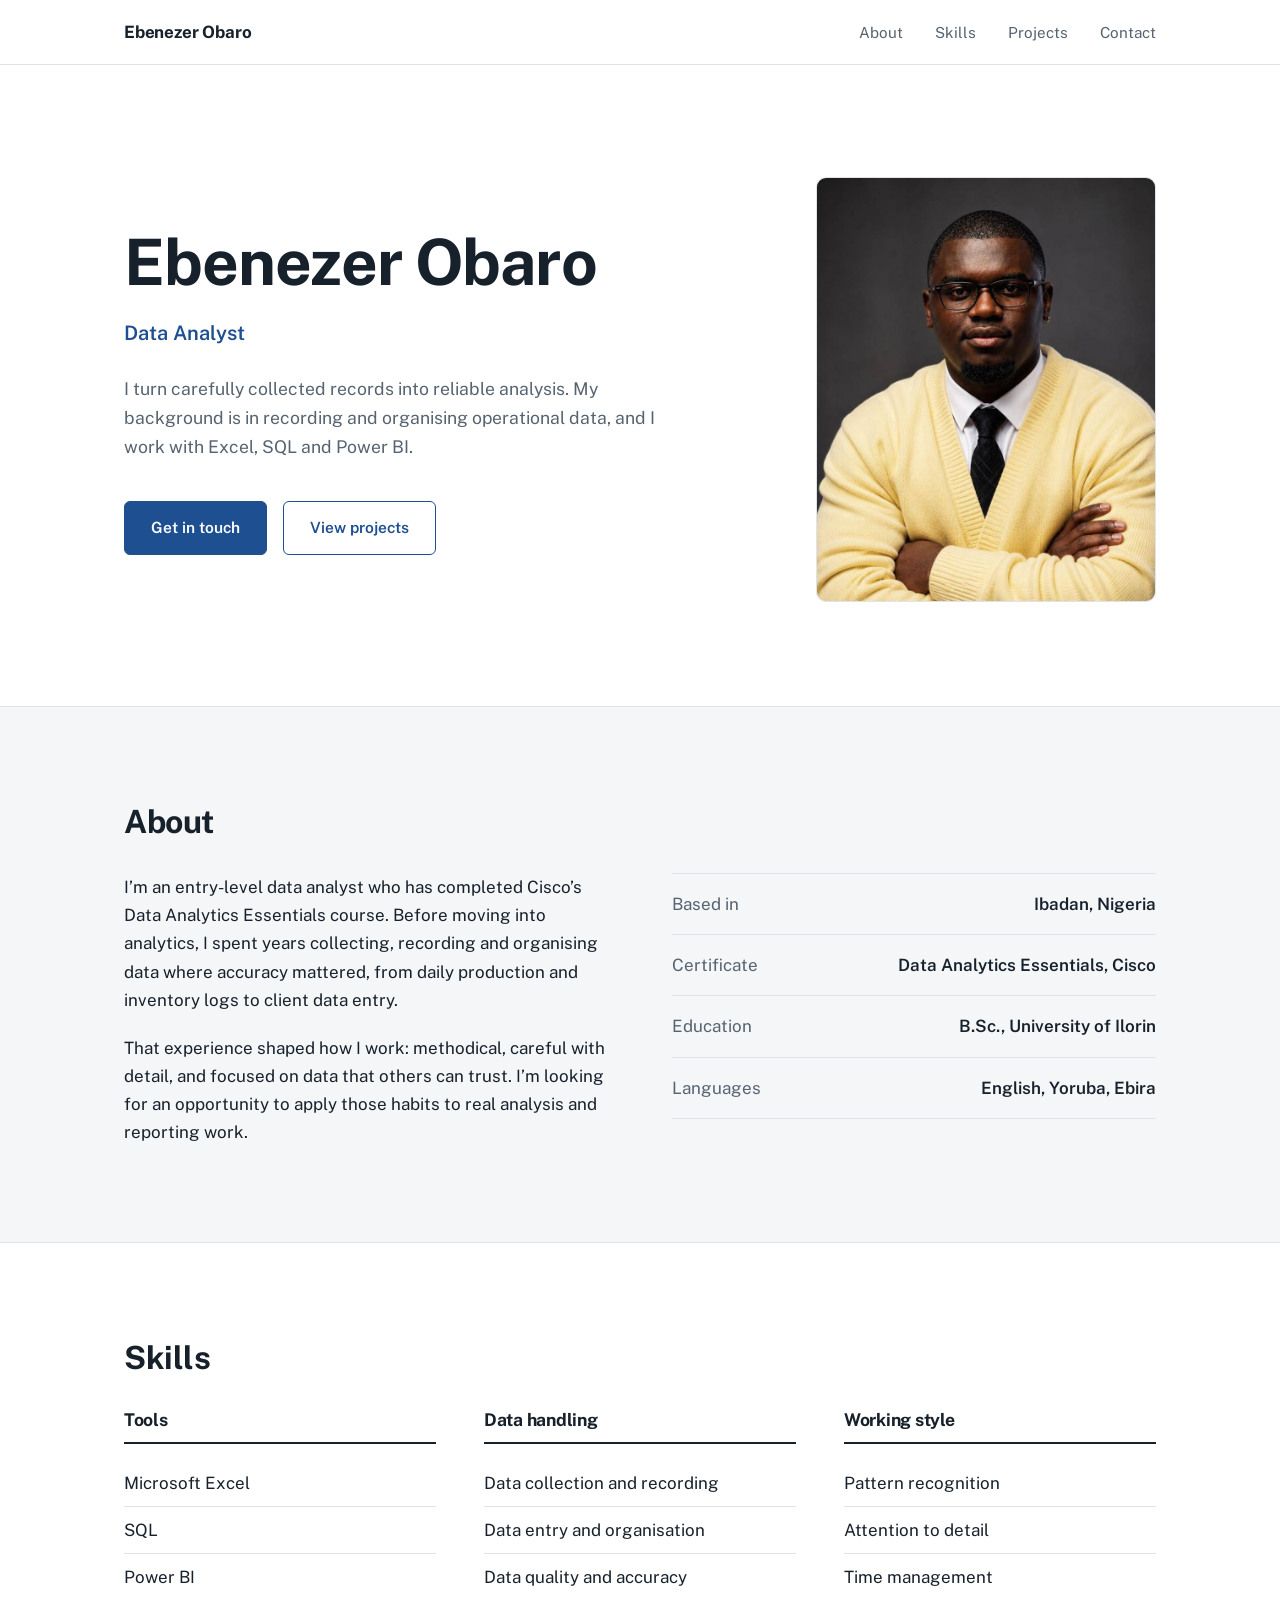
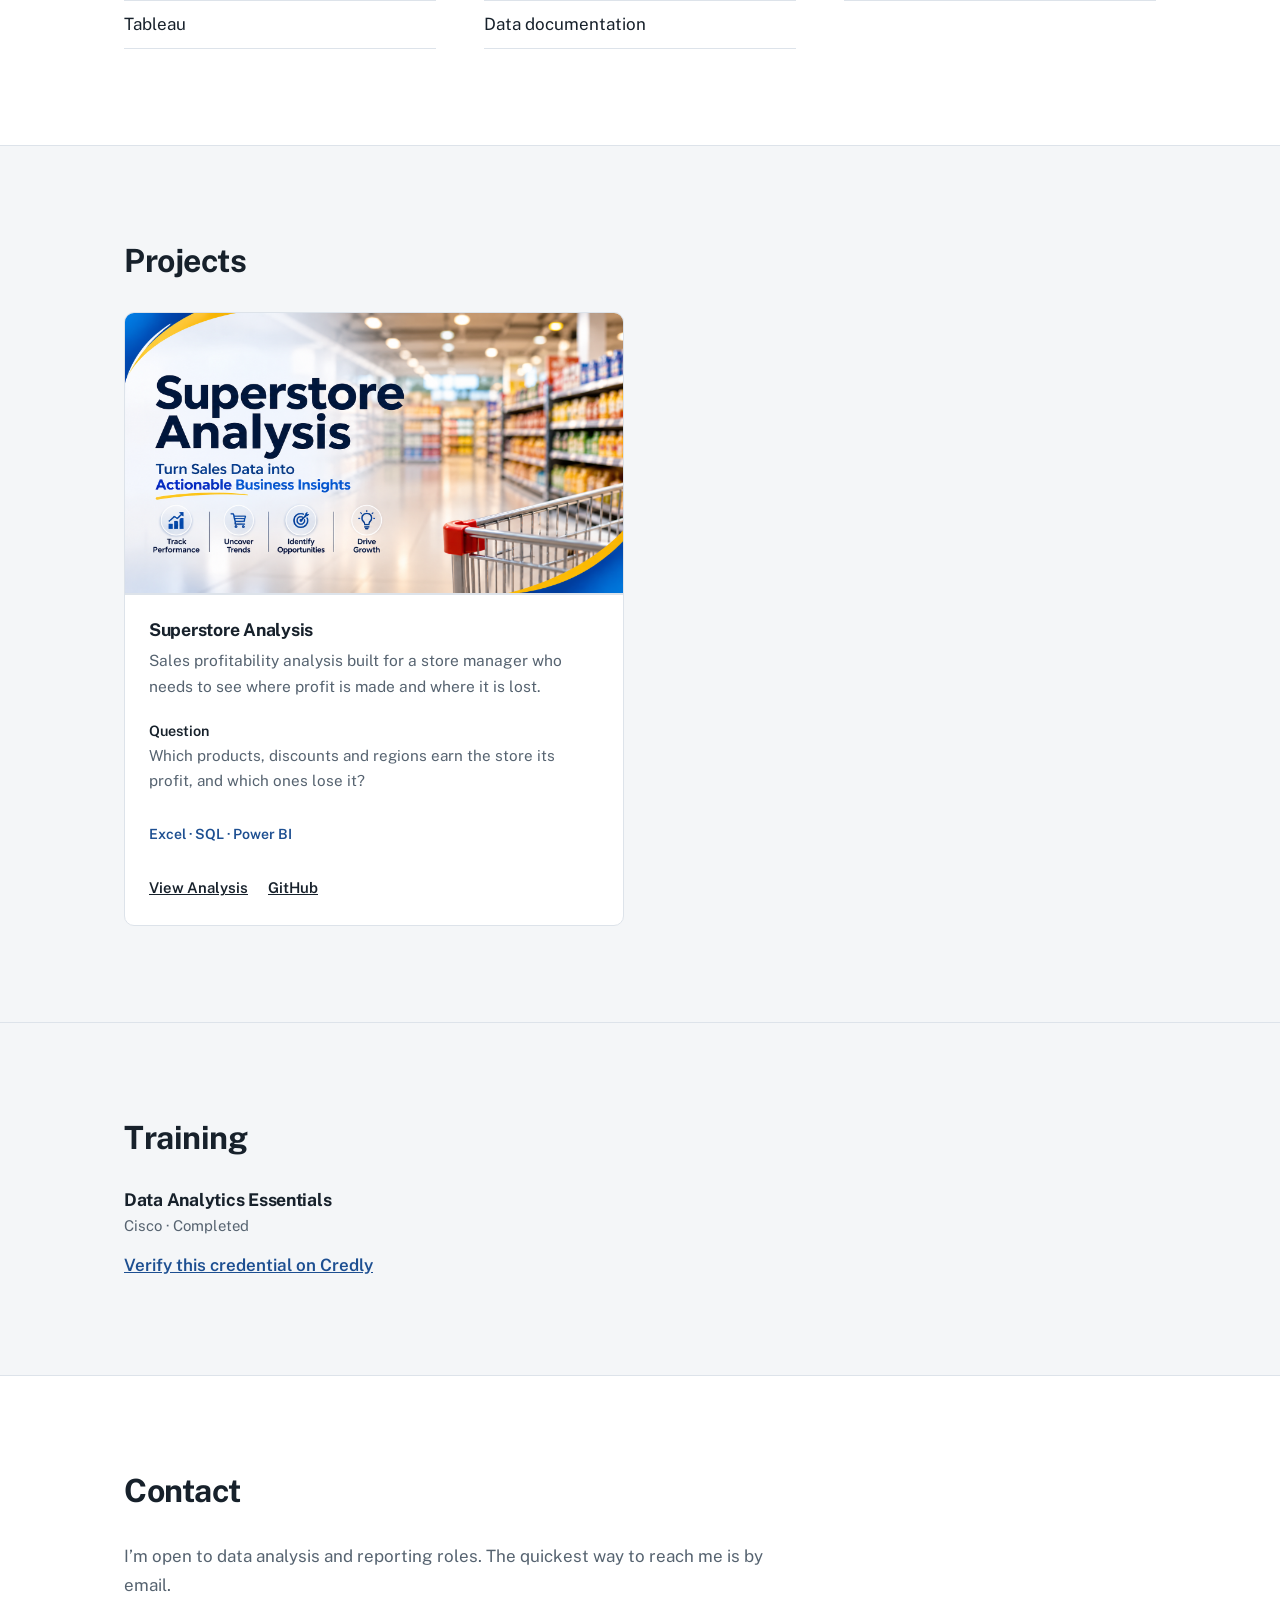
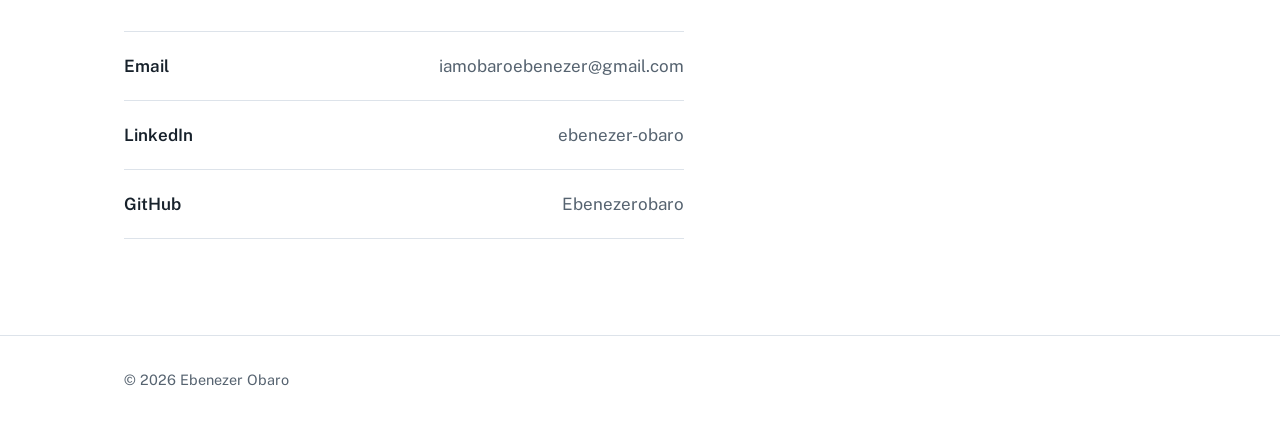
==== index.html @ 672dea16 "Add files via upload" ====
<!DOCTYPE html>
<html lang="en">
<head>
<meta charset="utf-8">
<meta name="viewport" content="width=device-width, initial-scale=1, viewport-fit=cover">
<title>Ebenezer Obaro | Data Analyst</title>
<meta name="description" content="Ebenezer Obaro is a data analyst based in Ibadan, Nigeria, with a background in data recording, record keeping and Excel.">
<link rel="preconnect" href="https://fonts.googleapis.com">
<link rel="preconnect" href="https://fonts.gstatic.com" crossorigin>
<link href="https://fonts.googleapis.com/css2?family=Public+Sans:wght@400;600;700&display=swap" rel="stylesheet">
<link rel="stylesheet" href="assets/css/style.css">
</head>
<body>

<header class="site">
 <div class="wrap">
  <a class="brand" href="#top">Ebenezer Obaro</a>
  <nav aria-label="Main"><ul>
   <li><a href="#about">About</a></li>
   <li><a href="#skills">Skills</a></li>
   <li><a href="#projects">Projects</a></li>
     <li><a href="#contact">Contact</a></li>
  </ul></nav>
 </div>
</header>

<main id="top">

<section class="hero">
 <div class="wrap">
  <div>
   <h1>Ebenezer Obaro</h1>
   <p class="role">Data Analyst</p>
   <p class="lead">I turn carefully collected records into reliable analysis. My background is in recording and organising operational data, and I work with Excel, SQL and Power BI.</p>
   <div class="actions">
    <a class="btn primary" href="#contact">Get in touch</a>
    <a class="btn ghost" href="#projects">View projects</a>
   </div>
  </div>
  <div class="portrait"><span aria-hidden="true">EO</span><img src="images/profile.jpg" alt="Portrait of Ebenezer Obaro" onerror="this.remove()"></div>
 </div>
</section>

<section id="about" class="alt">
 <div class="wrap">
  <h2>About</h2>
  <div class="about">
   <div>
    <p>I’m an entry-level data analyst who has completed Cisco’s Data Analytics Essentials course. Before moving into analytics, I spent years collecting, recording and organising data where accuracy mattered, from daily production and inventory logs to client data entry.</p>
    <p>That experience shaped how I work: methodical, careful with detail, and focused on data that others can trust. I’m looking for an opportunity to apply those habits to real analysis and reporting work.</p>
   </div>
   <ul class="facts">
    <li><span>Based in</span><span>Ibadan, Nigeria</span></li>
    <li><span>Certificate</span><span>Data Analytics Essentials, Cisco</span></li>
    <li><span>Education</span><span>B.Sc., University of Ilorin</span></li>
    <li><span>Languages</span><span>English, Yoruba, Ebira</span></li>
   </ul>
  </div>
 </div>
</section>

<section id="skills">
 <div class="wrap">
  <h2>Skills</h2>
  <div class="skills">
   <div>
    <h3>Tools</h3>
    <ul><li>Microsoft Excel</li><li>SQL</li><li>Power BI</li><li>Tableau</li></ul>
   </div>
   <div>
    <h3>Data handling</h3>
    <ul><li>Data collection and recording</li><li>Data entry and organisation</li><li>Data quality and accuracy</li><li>Data documentation</li></ul>
   </div>
   <div>
    <h3>Working style</h3>
    <ul><li>Pattern recognition</li><li>Attention to detail</li><li>Time management</li></ul>
   </div>
  </div>
 </div>
</section>

<section id="projects" class="alt">
 <div class="wrap">
  <h2>Projects</h2>

  <!-- HOW TO USE
       1. This card is a SAMPLE. Edit the text, or delete the whole <article> when you add your real project.
       2. Pictures: save your screenshots in the images folder with the names below (or change the names in the
          three src="..." lines). They appear automatically. Use the same file type as the name, e.g. .png or .jpg.
       3. More projects: copy the whole <article> ... </article> block and paste it below the last one,
          then change the text and the image names (project-2-main.png, etc.). -->
  <div class="projects">

   <article class="project">
    <div class="shot"><span>Main screenshot</span><img src="images/Superstore.png" alt="Dashboard overview for Project title" onerror="this.remove()"></div>
    <div class="thumbs">
         </div>
    <div class="body">
          <h3>Superstore Analysis</h3>
     <p>Sales profitability analysis built for a store manager who needs to see where profit is made and where it is lost.</p>
     <dl>
      <div><dt>Question</dt><dd>Which products, discounts and regions earn the store its profit, and which ones lose it?</dd></div>
           <p class="tools">Excel · SQL · Power BI</p>
     <div class="links"><a href="superstore.html">View Analysis</a><a href="superstore.html" target="_blank" rel="noopener">GitHub</a></div>
    </div>
   </article>

  </div>
 </div>
</section>


<section id="education" class="alt">
 <div class="wrap two">
    <div>
   <h2>Training</h2>
   <h3>Data Analytics Essentials</h3>
   <p class="meta">Cisco · Completed</p>
   <p><a class="verify" href="https://www.credly.com/badges/3f316ab4-b690-4d6b-a45d-363e976cb160/public_url" target="_blank" rel="noopener">Verify this credential on Credly</a></p>
  </div>
 </div>
</section>

<section id="contact" class="contact">
 <div class="wrap">
  <h2>Contact</h2>
  <p>I’m open to data analysis and reporting roles. The quickest way to reach me is by email.</p>
  <ul class="links-list">
   <li><a href="mailto:iamobaroebenezer@gmail.com"><span>Email</span><span>iamobaroebenezer@gmail.com</span></a></li>
   <li><a href="https://www.linkedin.com/in/ebenezer-obaro-5373bb232" target="_blank" rel="noopener"><span>LinkedIn</span><span>ebenezer-obaro</span></a></li>
   <li><a href="https://github.com/Ebenezerobaro" target="_blank" rel="noopener"><span>GitHub</span><span>Ebenezerobaro</span></a></li>
  </ul>
 </div>
</section>

</main>

<footer class="site">
 <div class="wrap">© 2026 Ebenezer Obaro</div>
</footer>

</body>
</html>
---- assets/css/style.css ----
:root{--hdr:rgba(255,255,255,.92);--dash:#b9c3ce;--on:#fff;--bg:#fff;--surface:#f4f6f8;--ink:#17212b;--muted:#566370;--line:#dde3ea;--accent:#1d4f91;--accent-dark:#153a6b;--max:1080px;box-sizing:border-box;padding-top:env(safe-area-inset-top,0px);padding-bottom:env(safe-area-inset-bottom,0px)}
*{box-sizing:border-box;margin:0;padding:0}
html{scroll-behavior:smooth;scroll-padding-top:calc(80px + env(safe-area-inset-top,0px))}
body{font-family:"Public Sans",system-ui,-apple-system,"Segoe UI",Roboto,sans-serif;color:var(--ink);background:var(--bg);line-height:1.65;font-size:17px;-webkit-font-smoothing:antialiased}
body::before{content:"";position:fixed;inset:0 0 auto;height:env(safe-area-inset-top,0px);z-index:11;background:var(--hdr);backdrop-filter:blur(8px)}
a{color:inherit}
a:focus-visible,button:focus-visible{outline:3px solid var(--accent);outline-offset:3px;border-radius:4px}
.wrap{max-width:var(--max);margin:0 auto;padding:0 24px}
h1,h2,h3{line-height:1.2;letter-spacing:-.015em;font-weight:700}
h2{font-size:clamp(1.6rem,3vw,2rem);margin-bottom:32px}
h3{font-size:1.1rem}
p{max-width:64ch}
section{padding:96px 0}
section+section{border-top:1px solid var(--line)}
.alt{background:var(--surface)}
header.site{position:sticky;top:env(safe-area-inset-top,0px);z-index:10;background:var(--hdr);backdrop-filter:blur(8px);border-bottom:1px solid var(--line)}
header.site .wrap{display:flex;align-items:center;justify-content:space-between;height:64px}
.brand{font-weight:700;text-decoration:none;letter-spacing:-.01em}
nav ul{display:flex;gap:32px;list-style:none}
nav a{text-decoration:none;color:var(--muted);font-size:.95rem}
nav a:hover{color:var(--ink)}
.hero{padding:112px 0 104px}
.hero .wrap{display:grid;grid-template-columns:1.4fr 1fr;gap:64px;align-items:center}
.hero h1{font-size:clamp(2.5rem,6vw,4rem);margin-bottom:16px}
.role{font-size:1.25rem;color:var(--accent);font-weight:600;margin-bottom:24px}
.hero p.lead{color:var(--muted);font-size:1.1rem;margin-bottom:40px}
.actions{display:flex;gap:16px;flex-wrap:wrap}
.btn{display:inline-block;padding:13px 26px;border-radius:6px;font-weight:600;font-size:.97rem;text-decoration:none;border:1.5px solid var(--accent);transition:background .15s,color .15s}
.btn.primary{background:var(--accent);color:var(--on)}
.btn.primary:hover{background:var(--accent-dark);border-color:var(--accent-dark)}
.btn.ghost{color:var(--accent)}
.btn.ghost:hover{background:var(--surface)}
.portrait{position:relative;justify-self:end;width:min(100%,340px);aspect-ratio:4/5;border-radius:10px;background:var(--surface);border:1px solid var(--line);display:grid;place-items:center;overflow:hidden}
.portrait span{font-size:4.5rem;font-weight:700;color:var(--accent);opacity:.35;letter-spacing:.02em}
.portrait img{position:absolute;inset:0;width:100%;height:100%;object-fit:cover}
.about{display:grid;grid-template-columns:1fr 1fr;gap:64px}
.about p+p{margin-top:20px}
.facts{list-style:none;border-top:1px solid var(--line)}
.facts li{display:flex;justify-content:space-between;gap:24px;padding:16px 0;border-bottom:1px solid var(--line)}
.facts span:first-child{color:var(--muted)}
.facts span:last-child{font-weight:600;text-align:right}
.skills{display:grid;grid-template-columns:repeat(3,1fr);gap:48px}
.skills h3{margin-bottom:16px;padding-bottom:12px;border-bottom:2px solid var(--ink)}
.skills ul{list-style:none}
.skills li{padding:9px 0;border-bottom:1px solid var(--line)}
.empty{border:1.5px dashed var(--dash);border-radius:10px;padding:56px 32px;background:var(--bg)}
.empty h3{margin-bottom:8px}
.empty p{color:var(--muted)}
.projects{display:grid;grid-template-columns:repeat(2,1fr);gap:32px;align-items:start}
.project{border:1px solid var(--line);border-radius:10px;overflow:hidden;background:var(--bg)}
.project .body{padding:24px}
.project h3{margin-bottom:8px}
.project p{color:var(--muted);font-size:.97rem}
.project .tools{margin-top:16px;font-size:.88rem;color:var(--accent);font-weight:600}
.project .links{margin-top:16px;display:flex;gap:20px;font-size:.93rem;font-weight:600}
.timeline{list-style:none;border-left:2px solid var(--line);margin-left:6px}
.timeline>li{position:relative;padding:0 0 48px 32px}
.timeline>li:last-child{padding-bottom:0}
.timeline>li::before{content:"";position:absolute;left:-8px;top:8px;width:14px;height:14px;border-radius:50%;background:var(--bg);border:3px solid var(--accent)}
.meta{color:var(--muted);font-size:.93rem;margin:4px 0 12px}
.timeline ul{padding-left:20px;max-width:68ch}
.timeline ul li{margin-bottom:6px}
.two{display:grid;grid-template-columns:1fr 1fr;gap:64px}
.two h3{margin-bottom:4px}
.verify{color:var(--accent);font-weight:600}
.contact p{margin-bottom:32px;color:var(--muted)}
.links-list{list-style:none;border-top:1px solid var(--line);max-width:560px}
.links-list a{display:flex;justify-content:space-between;gap:24px;padding:20px 0;border-bottom:1px solid var(--line);text-decoration:none}
.links-list a:hover span:last-child{color:var(--accent);text-decoration:underline}
.links-list span:first-child{font-weight:600}
.links-list span:last-child{color:var(--muted);overflow-wrap:anywhere;text-align:right}
footer.site{padding:32px 0;border-top:1px solid var(--line);color:var(--muted);font-size:.9rem}
@media (max-width:820px){
 section{padding:72px 0}.hero{padding:64px 0}
 .hero .wrap,.about,.two{grid-template-columns:1fr;gap:48px}
 .portrait{justify-self:start;width:min(100%,260px);order:-1}
 .skills{grid-template-columns:1fr;gap:40px}
 nav ul{gap:20px}nav li:not(:last-child){display:none}
}
.shot{position:relative;aspect-ratio:16/9;background:var(--surface);display:grid;place-items:center;color:var(--muted);font-size:.88rem;overflow:hidden}
.shot img{position:absolute;inset:0;width:100%;height:100%;object-fit:cover}
.thumbs{display:grid;grid-template-columns:1fr 1fr;gap:1px;background:var(--line);border-top:1px solid var(--line);border-bottom:1px solid var(--line)}
.badge{display:inline-block;font-size:.78rem;font-weight:600;color:var(--accent);border:1px solid var(--accent);border-radius:999px;padding:2px 12px;margin-bottom:12px}
.project dl{margin-top:20px;display:grid;gap:14px}
.project dt{font-weight:600;font-size:.9rem}
.project dd{color:var(--muted);font-size:.95rem}
@media (max-width:820px){.projects{grid-template-columns:1fr}}
@media (prefers-color-scheme:dark){:root:not([data-theme="light"]){color-scheme:dark;--hdr:rgba(15,22,32,.92);--dash:#3a4a5d;--on:#0f1620;--bg:#0f1620;--surface:#151e2a;--ink:#e8edf3;--muted:#9aa8b6;--line:#263241;--accent:#7fb2ff;--accent-dark:#a3c7ff}}
:root[data-theme="dark"]{color-scheme:dark;--hdr:rgba(15,22,32,.92);--dash:#3a4a5d;--on:#0f1620;--bg:#0f1620;--surface:#151e2a;--ink:#e8edf3;--muted:#9aa8b6;--line:#263241;--accent:#7fb2ff;--accent-dark:#a3c7ff}
@media (prefers-reduced-motion:reduce){html{scroll-behavior:auto}.btn{transition:none}}
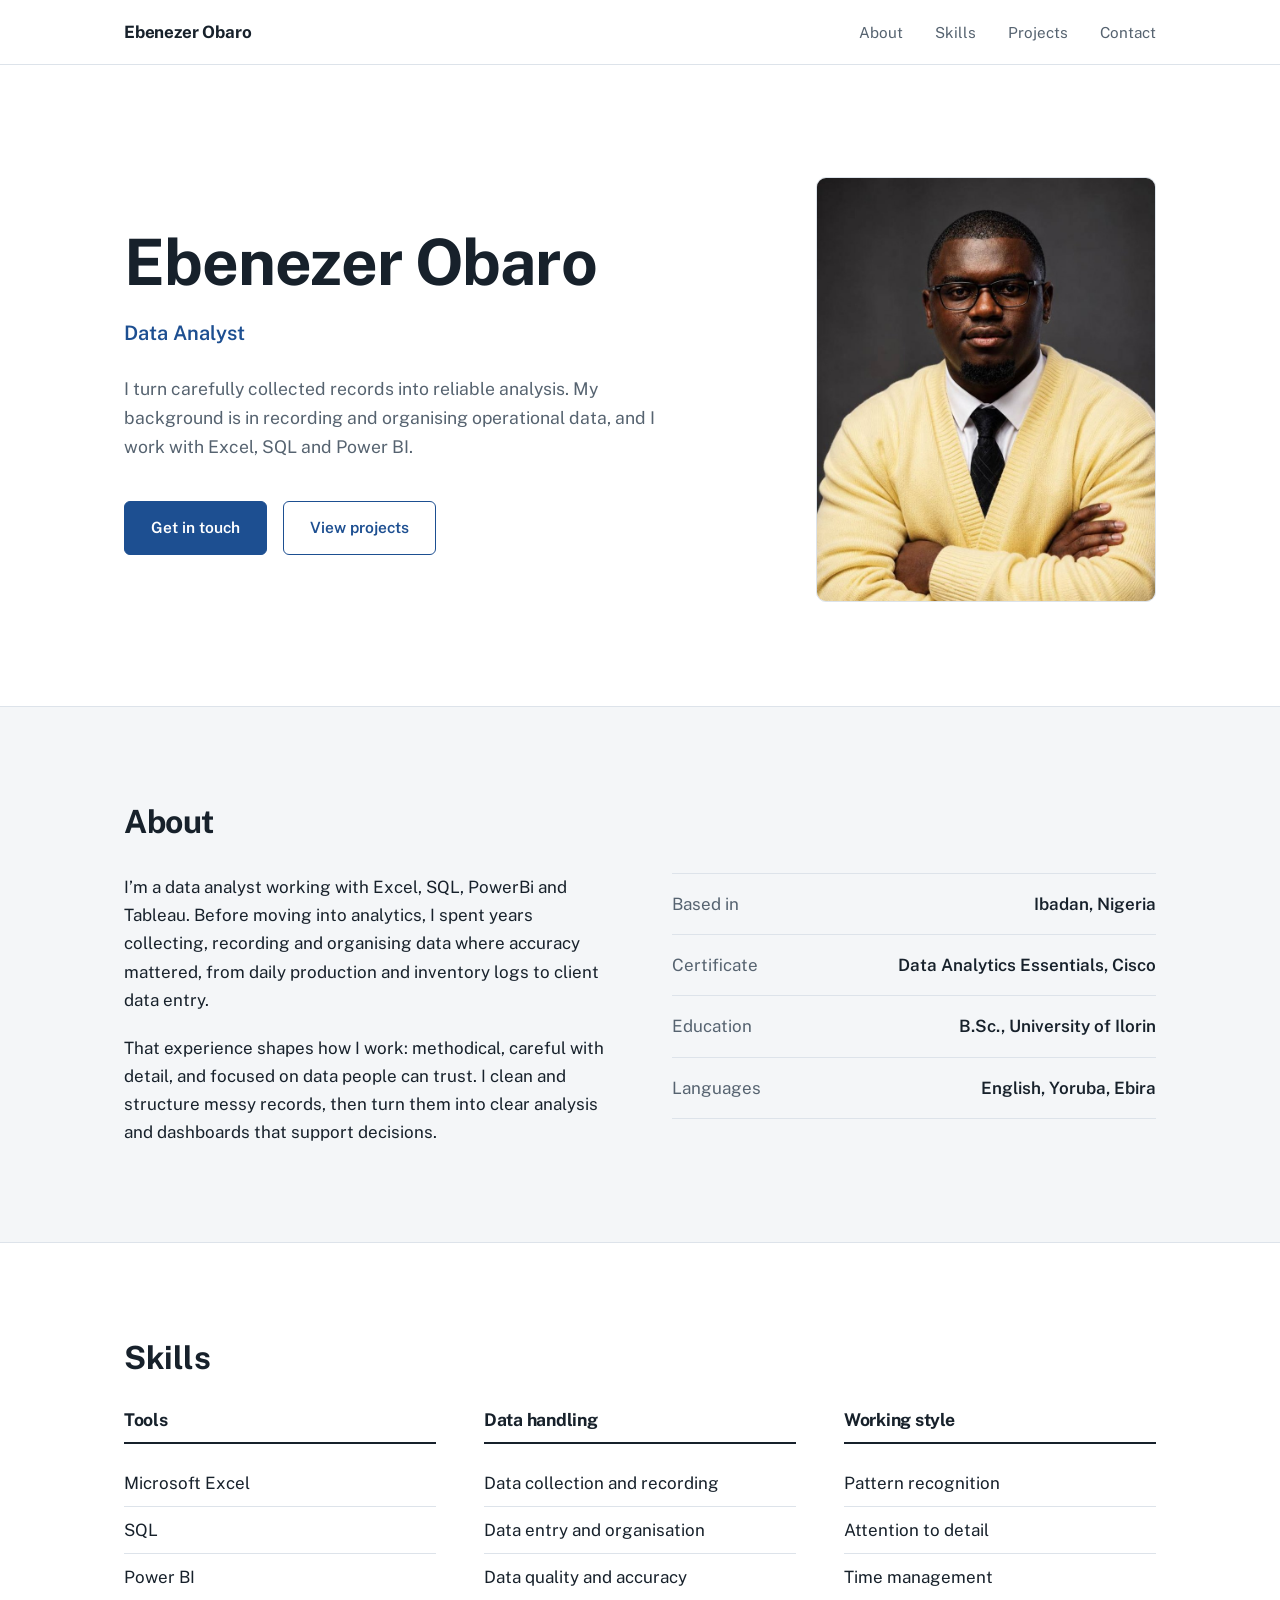
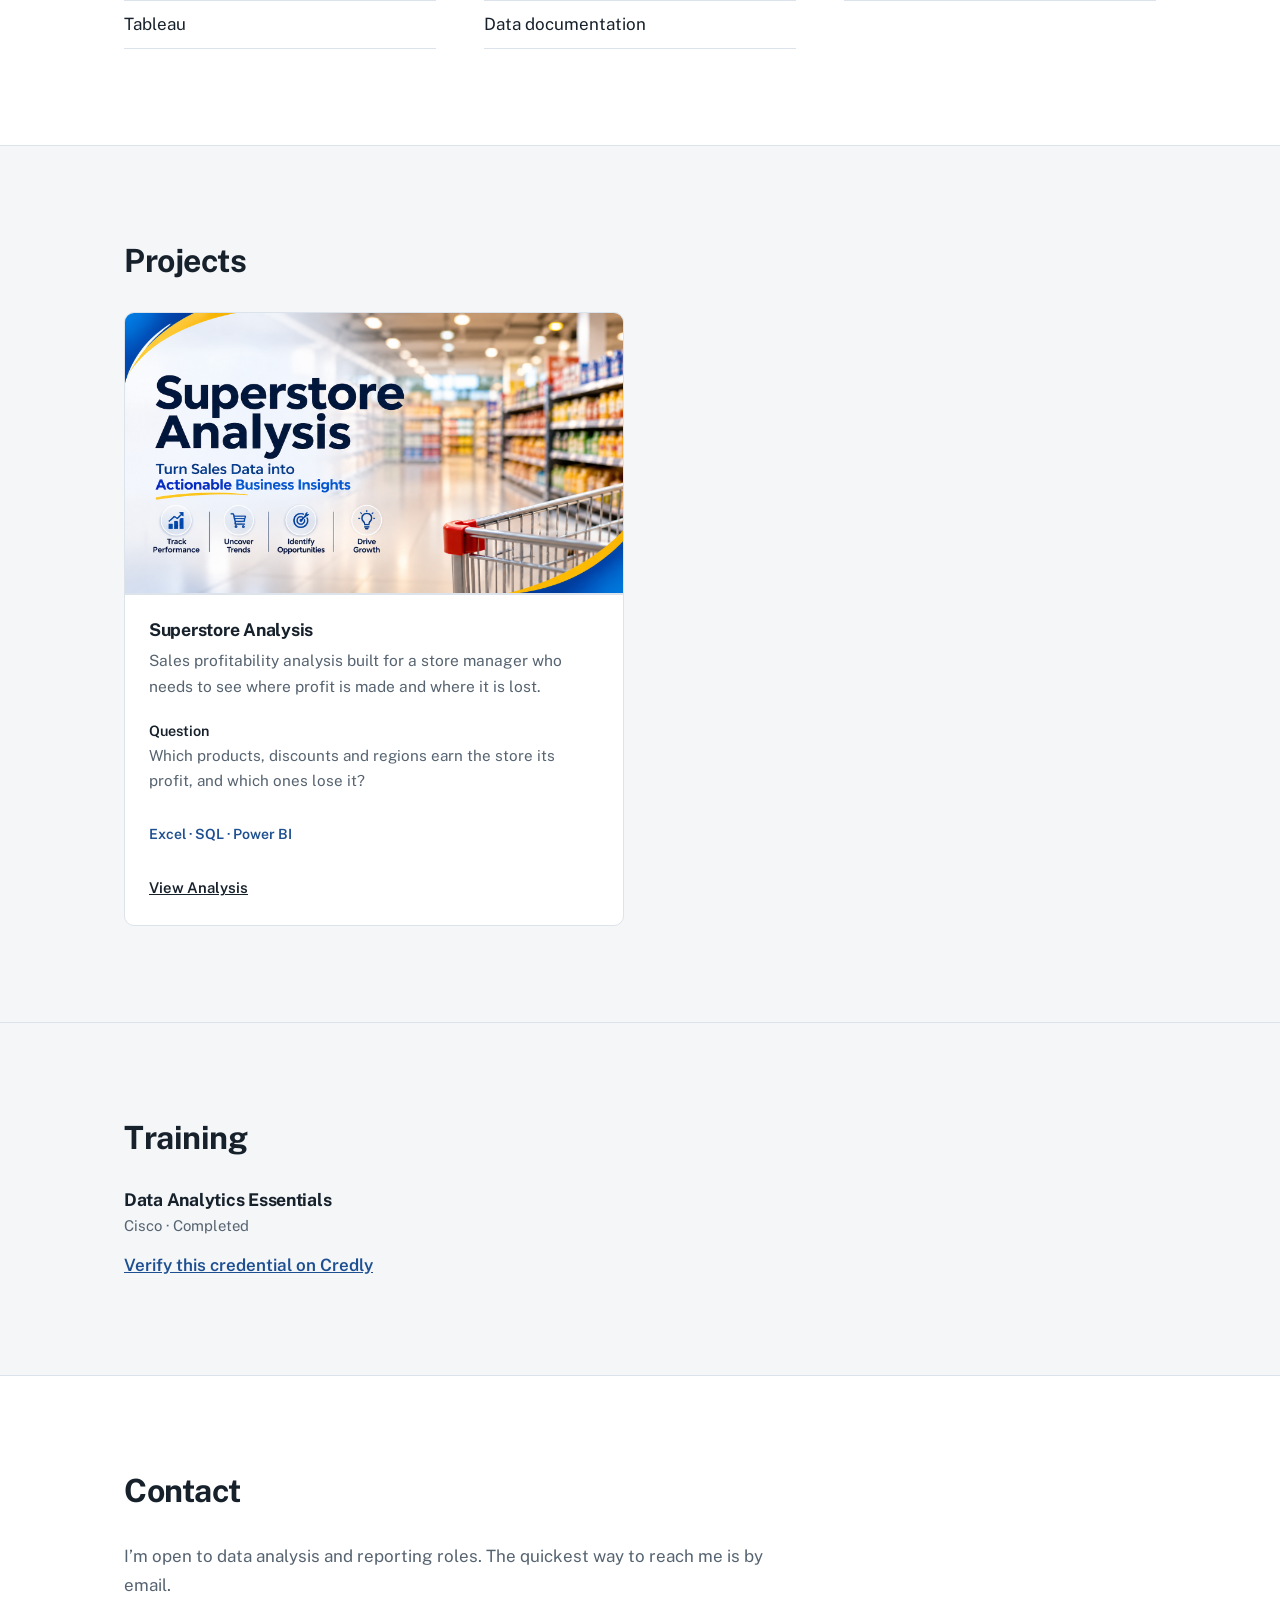
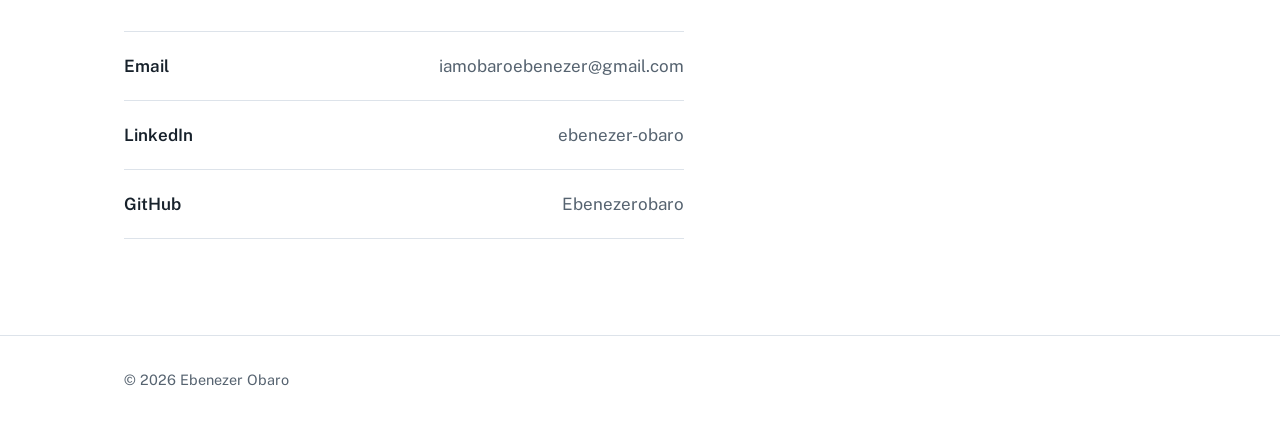
==== commit 47585c38: "Add files via upload" ====
--- a/index.html
+++ b/index.html
@@ -46,8 +46,8 @@
   <h2>About</h2>
   <div class="about">
    <div>
-    <p>I’m an entry-level data analyst who has completed Cisco’s Data Analytics Essentials course. Before moving into analytics, I spent years collecting, recording and organising data where accuracy mattered, from daily production and inventory logs to client data entry.</p>
-    <p>That experience shaped how I work: methodical, careful with detail, and focused on data that others can trust. I’m looking for an opportunity to apply those habits to real analysis and reporting work.</p>
+    <p>I’m a data analyst working with Excel, SQL, PowerBi and Tableau. Before moving into analytics, I spent years collecting, recording and organising data where accuracy mattered, from daily production and inventory logs to client data entry.</p>
+    <p>That experience shapes how I work: methodical, careful with detail, and focused on data people can trust. I clean and structure messy records, then turn them into clear analysis and dashboards that support decisions.</p>
    </div>
    <ul class="facts">
     <li><span>Based in</span><span>Ibadan, Nigeria</span></li>
@@ -101,7 +101,7 @@
      <dl>
       <div><dt>Question</dt><dd>Which products, discounts and regions earn the store its profit, and which ones lose it?</dd></div>
            <p class="tools">Excel · SQL · Power BI</p>
-     <div class="links"><a href="superstore.html">View Analysis</a><a href="superstore.html" target="_blank" rel="noopener">GitHub</a></div>
+     <div class="links"><a href="superstore.html">View Analysis</a><a href="superstore.html" target="_blank" rel="noopener"></a></div>
     </div>
    </article>
 
